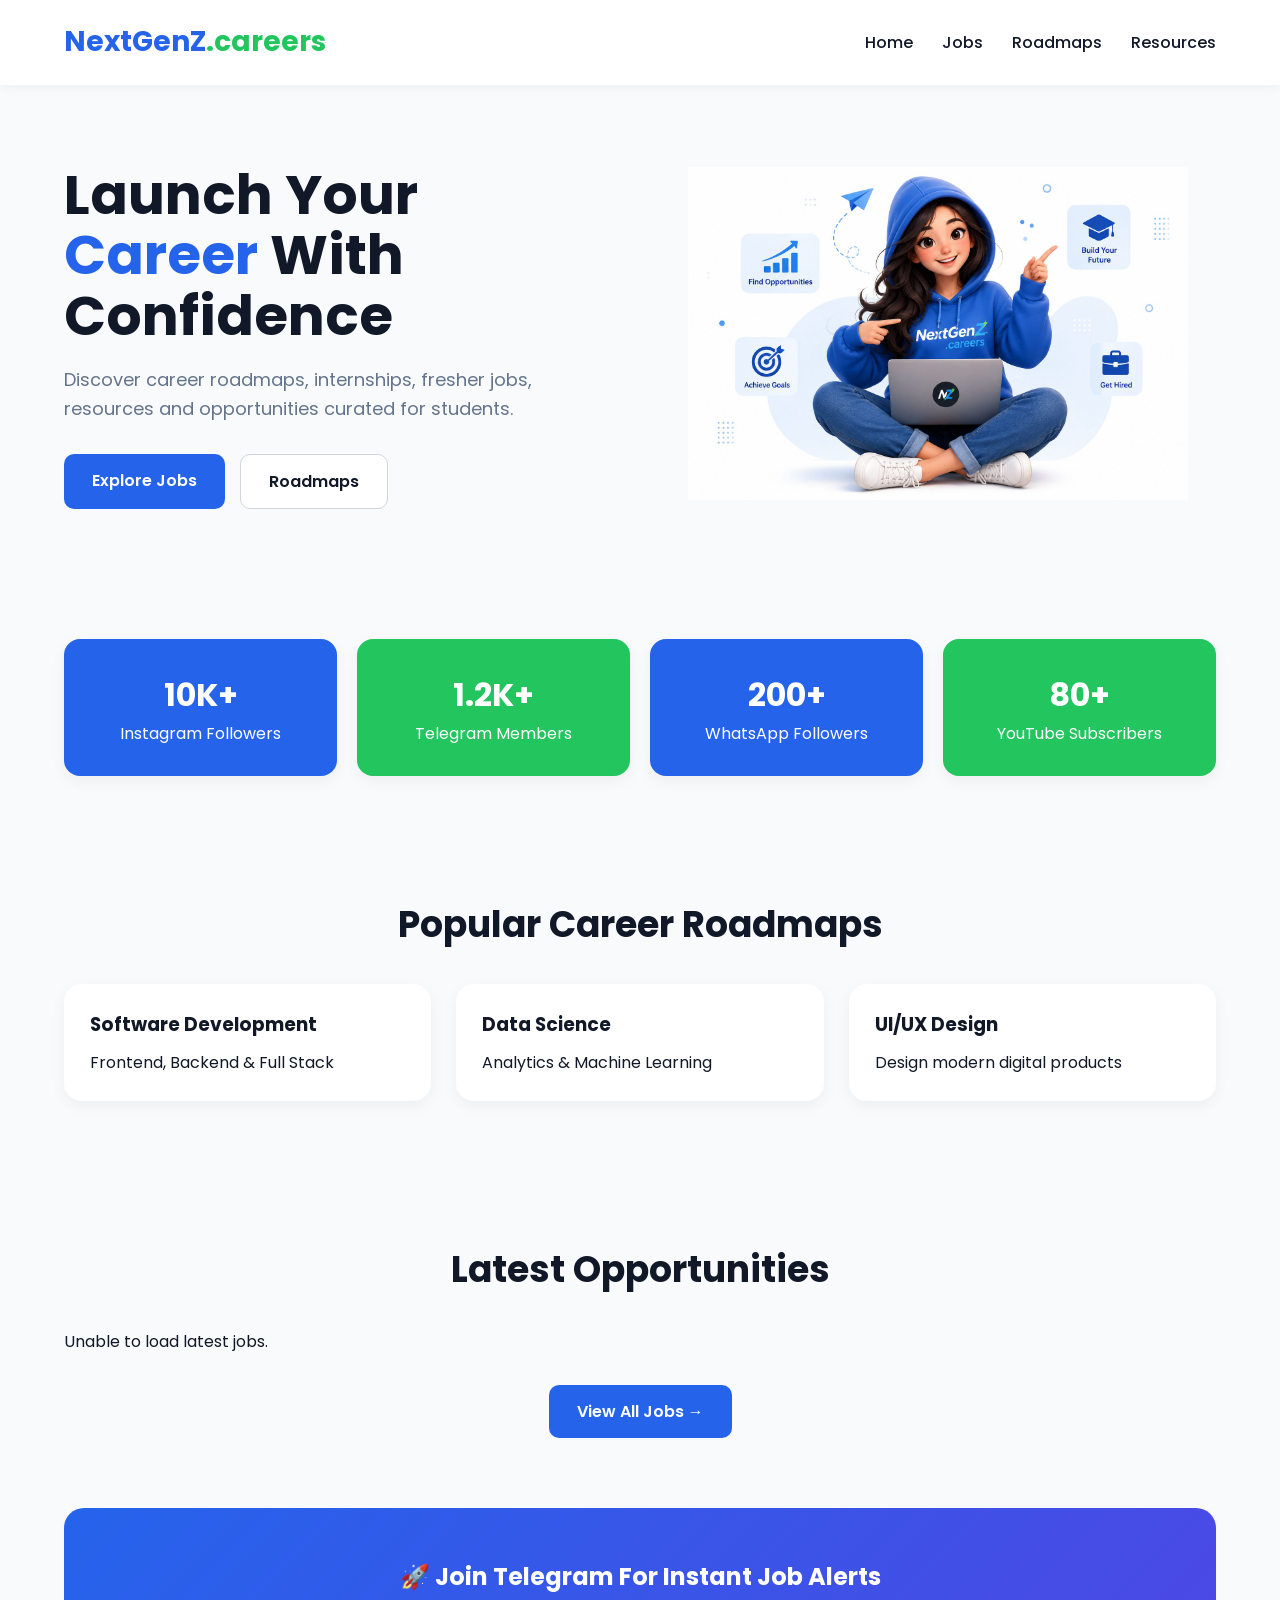
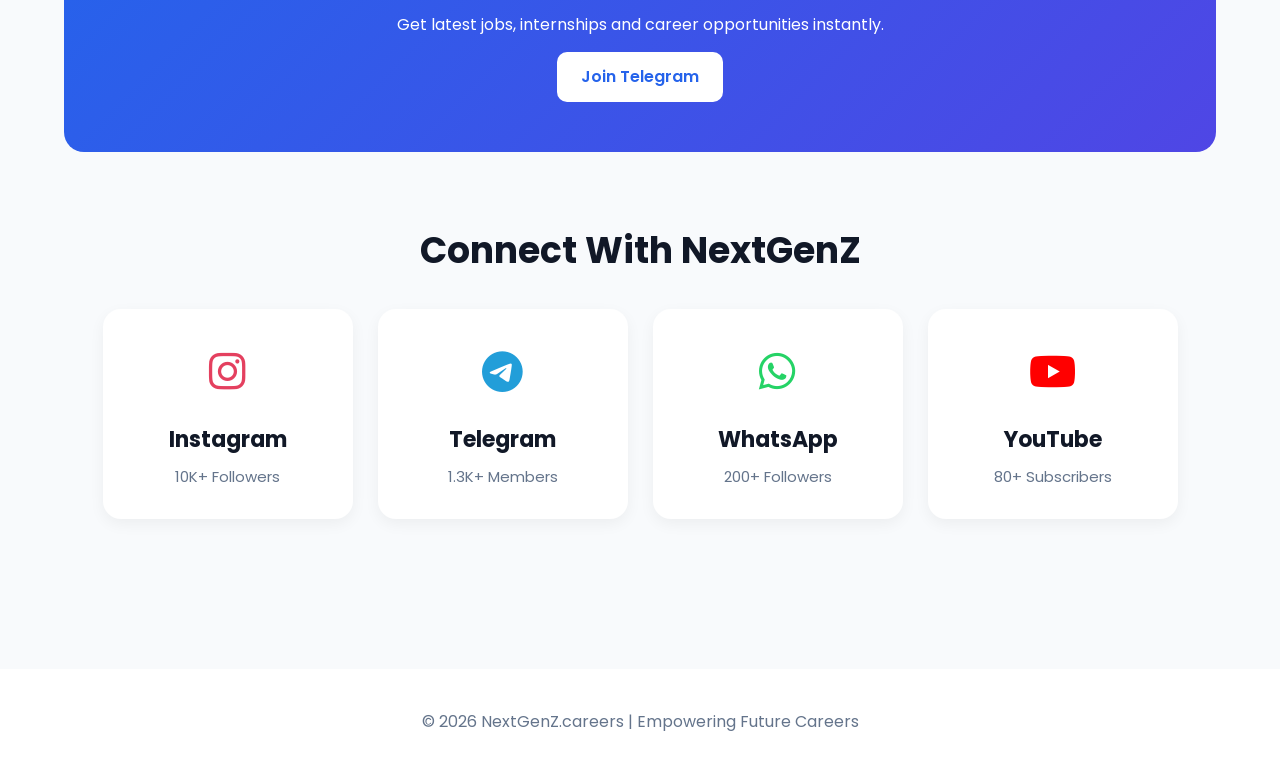
==== index.html @ 947321dc "Update index.html" ====
<!DOCTYPE html>
<html lang="en">
<head>
<meta charset="UTF-8">
<meta name="viewport" content="width=device-width, initial-scale=1.0">
<title>NextGenZ.careers</title>

<link href="https://fonts.googleapis.com/css2?family=Poppins:wght@300;400;500;600;700&display=swap" rel="stylesheet">
<link rel="stylesheet" href="css/style.css">
<link rel="stylesheet"
href="https://cdnjs.cloudflare.com/ajax/libs/font-awesome/6.5.1/css/all.min.css">

</head>
<body>

<nav>
<div class="container navbar">

<a href="index.html" class="logo">
NextGenZ<span>.careers</span>
</a>

<div class="nav-links">
<a href="index.html">Home</a>
<a href="jobs.html">Jobs</a>
<a href="roadmaps.html">Roadmaps</a>
<a href="resources.html">Resources</a>
</div>

</div>
</nav>

<div class="container">

<section class="hero">

<div class="hero-content">

<div class="hero-text">

<h1>
Launch Your <span>Career</span> With Confidence
</h1>

<p>
Discover career roadmaps, internships, fresher jobs,
resources and opportunities curated for students.
</p>

<div class="hero-buttons">

<a href="jobs.html" class="btn-primary">
Explore Jobs
</a>

<a href="roadmaps.html" class="btn-secondary">
Roadmaps
</a>

</div>

</div>

<div class="hero-image">
<img
src="assets/mascots/blue-hoodie-girl.jpeg"
alt="Mascot">
</div>

</div>

</section>

<!-- COMMUNITY STATS -->

<div class="stats">

<div class="stat-card blue">
<h2>10K+</h2>
<p>Instagram Followers</p>
</div>

<div class="stat-card green">
<h2>1.2K+</h2>
<p>Telegram Members</p>
</div>

<div class="stat-card blue">
<h2>200+</h2>
<p>WhatsApp Followers</p>
</div>

<div class="stat-card green">
<h2>80+</h2>
<p>YouTube Subscribers</p>
</div>

</div>

<!-- ROADMAPS -->

<section class="section">

<h2 class="section-title">
Popular Career Roadmaps
</h2>

<div class="cards">

<div class="card">
<h3>Software Development</h3>
<p>Frontend, Backend & Full Stack</p>
</div>

<div class="card">
<h3>Data Science</h3>
<p>Analytics & Machine Learning</p>
</div>

<div class="card">
<h3>UI/UX Design</h3>
<p>Design modern digital products</p>
</div>

</div>

</section>

<!-- JOBS -->

<section class="section">

<h2 class="section-title">
Latest Opportunities
</h2>

<div class="job-grid" id="latestJobs">
</div>

<div style="text-align:center;margin-top:30px;">
<a href="jobs.html" class="btn-primary">
View All Jobs →
</a>
</div>

</section>

<!-- TELEGRAM -->

<div class="telegram">

<h2>
🚀 Join Telegram For Instant Job Alerts
</h2>

<p>
Get latest jobs, internships and career opportunities instantly.
</p>

<a
href="https://t.me/NextGenZ_3507"
target="_blank"
rel="noopener noreferrer"
>
Join Telegram
</a>

</div>

<!-- SOCIAL LINKS -->

<section class="section">

<h2 class="section-title">
Connect With NextGenZ
</h2>

<div class="social-grid">

<a href="https://www.instagram.com/nextgenz.careers___"
target="_blank"
class="social-card">

<div class="social-icon">
<i class="fab fa-instagram"></i>
</div>

<h3>Instagram</h3>
<p>10K+ Followers</p>

</a>

<a href="https://t.me/NextGenZ_3507"
target="_blank"
class="social-card">

<div class="social-icon">
<i class="fab fa-telegram"></i>
</div>

<h3>Telegram</h3>
<p>1.3K+ Members</p>

</a>

<a href="https://whatsapp.com/channel/0029Vb7myvzFXUuTW505jc34"
target="_blank"
class="social-card">

<div class="social-icon">
<i class="fab fa-whatsapp"></i>
</div>

<h3>WhatsApp</h3>
<p>200+ Followers</p>

</a>

<a href="https://youtube.com/@nextgenz.careers"
target="_blank"
class="social-card">

<div class="social-icon">
<i class="fab fa-youtube"></i>
</div>

<h3>YouTube</h3>
<p>80+ Subscribers</p>

</a>

</div>

</section>


</div>

<footer>
© 2026 NextGenZ.careers | Empowering Future Careers
</footer>

<script>

const SHEET_URL =
"https://opensheet.elk.sh/1BYlgaDfRpooK-59tOeE_zVIuWqKgYcrGlc1aWQddtQc/JobDetails";

fetch(SHEET_URL)

.then(response => response.json())

.then(data => {

const latestJobs =
data.slice(0,6);

const jobsContainer =
document.getElementById("latestJobs");

jobsContainer.innerHTML = "";

latestJobs.forEach(job => {

jobsContainer.innerHTML += `

<div class="job-card">

<div style="display:flex;gap:8px;margin-bottom:15px;flex-wrap:wrap;">

<span class="badge category">
${job.Category}
</span>

${job["Is New"] === "TRUE"
? '<span class="badge new">NEW</span>'
: ''
}

</div>

<h3>
${job.Company} - ${job.Role}
</h3>

<p>📍 ${job.Location}</p>

<p>💼 ${job.Experience}</p>

<p>💰 ${job.Salary} LPA</p>

<a
href="career.html?id=${job["Job ID"]}"
class="apply-btn">
View Details →
</a>

</div>

`;

});

})

.catch(error => {

console.error(error);

document.getElementById("latestJobs").innerHTML =
"<p>Unable to load latest jobs.</p>";

});

</script>
</body>
</html>
---- css/style.css ----
/* =========================
   NEXTGENZ.CAREERS STYLE.CSS
========================= */

*{
margin:0;
padding:0;
box-sizing:border-box;
font-family:'Poppins',sans-serif;
-webkit-font-smoothing:antialiased;
}

html{
scroll-behavior:smooth;
}

body{
background:#f8fafc;
color:#111827;
line-height:1.6;
}

.container{
width:90%;
max-width:1200px;
margin:auto;
}

/* =========================
   NAVBAR
========================= */

nav{
background:white;
padding:20px 0;
box-shadow:0 2px 10px rgba(0,0,0,0.05);
position:sticky;
top:0;
z-index:999;
}

.navbar{
display:flex;
justify-content:space-between;
align-items:center;
}

.logo{
font-size:28px;
font-weight:700;
color:#2563eb;
text-decoration:none;
display:inline-block;
cursor:pointer;
transition:.3s ease;
}

.logo:hover{
transform:scale(1.03);
text-decoration:none;
}

.logo:visited{
text-decoration:none;
}

.logo span{
color:#22c55e;
}

.nav-links a{
text-decoration:none;
margin-left:25px;
color:#111827;
font-weight:500;
position:relative;
transition:.3s ease;
}

.nav-links a:hover{
color:#2563eb;
}

.nav-links a::after{
content:'';
position:absolute;
left:0;
bottom:-5px;
width:0;
height:2px;
background:#2563eb;
transition:.3s ease;
}

.nav-links a:hover::after{
width:100%;
}

/* =========================
   TICKER
========================= */

.ticker{
background:#e0f2fe;
padding:12px;
border-radius:12px;
margin-bottom:40px;
font-weight:600;
color:#0369a1;
}

/* =========================
   HERO
========================= */

.hero{
padding:80px 0;
}

.hero-content{
display:flex;
align-items:center;
justify-content:space-between;
gap:40px;
}

.hero-text{
flex:1;
}

.hero-text h1{
font-size:55px;
line-height:1.1;
margin-bottom:20px;
}

.hero-text span{
color:#2563eb;
}

.hero-text p{
font-size:18px;
color:#64748b;
margin-bottom:30px;
}

.hero-buttons{
display:flex;
gap:15px;
flex-wrap:wrap;
}

.btn-primary,
.btn-secondary{
display:inline-block;
padding:14px 28px;
border-radius:10px;
text-decoration:none;
font-weight:600;
transition:all .3s ease;
}

.btn-primary{
background:#2563eb;
color:white;
}

.btn-primary:hover{
transform:translateY(-3px);
box-shadow:0 10px 25px rgba(37,99,235,.25);
}

.btn-secondary{
border:1px solid #d1d5db;
color:#111827;
background:white;
}

.btn-secondary:hover{
transform:translateY(-3px);
}

.hero-image{
flex:1;
text-align:center;
}

.hero-image img{
max-width:500px;
width:100%;
height:auto;
}

/* =========================
   STATS
========================= */

.stats{
display:grid;
grid-template-columns:repeat(4,1fr);
gap:20px;
margin:50px 0;
}

.stat-card{
background:white;
padding:30px;
border-radius:16px;
text-align:center;
box-shadow:0 5px 15px rgba(0,0,0,0.05);

transition:
transform .35s cubic-bezier(.22,1,.36,1),
box-shadow .35s ease;
}

.stat-card:hover{
transform:translateY(-8px);

box-shadow:
0 20px 40px rgba(37,99,235,.10);
}

.stat-card h2{
color:white;
font-size:32px;
}

.stat-card.blue{
background:#2563eb;
color:white;
}

.stat-card.green{
background:#22c55e;
color:white;
}

/* =========================
   SECTION
========================= */

.section{
padding:70px 0;
}

.section-title{
font-size:36px;
margin-bottom:30px;
}

/* =========================
   ROADMAP CARDS
========================= */

.cards{
display:grid;
grid-template-columns:repeat(3,1fr);
gap:25px;
}

.card{
background:white;
padding:25px;
border-radius:18px;
border:1px solid transparent;

box-shadow:0 5px 15px rgba(0,0,0,0.05);

transition:
transform .35s cubic-bezier(.22,1,.36,1),
box-shadow .35s cubic-bezier(.22,1,.36,1),
border-color .35s ease;
}

.card:hover{

transform:
translateY(-10px)
scale(1.02);

border-color:#2563eb;

box-shadow:
0 20px 40px rgba(37,99,235,0.12),
0 8px 20px rgba(0,0,0,0.08);

}

.card h3{
margin-bottom:10px;
}

/* =========================
   FILTERS
========================= */

.filters{
display:flex;
gap:10px;
flex-wrap:wrap;
margin-bottom:20px;
}

.filter-btn{
background:white;
border:none;
padding:10px 18px;
border-radius:30px;
cursor:pointer;
box-shadow:0 2px 8px rgba(0,0,0,0.08);
transition:.3s ease;
}

.filter-btn:hover{
transform:translateY(-2px);
}

.filter-btn.active{
background:#2563eb;
color:white;
}

.search{
width:100%;
padding:15px;
border-radius:12px;
border:1px solid #d1d5db;
margin-bottom:25px;
}

/* =========================
   JOB CARDS
========================= */

.job-grid{
display:grid;
grid-template-columns:repeat(auto-fit,minmax(320px,1fr));
gap:25px;
}

.job-card{
background:white;
padding:25px;
border-radius:18px;
border:1px solid transparent;

transition:
transform .35s cubic-bezier(.22,1,.36,1),
box-shadow .35s cubic-bezier(.22,1,.36,1),
border-color .35s ease;
}

.job-card:hover{

transform:translateY(-10px);

border-color:#2563eb;

box-shadow:
0 25px 50px rgba(37,99,235,0.15);

}

.badge{
display:inline-block;
background:#e0e7ff;
color:#2563eb;
padding:6px 12px;
border-radius:20px;
font-size:13px;
margin-bottom:15px;
font-weight:600;
}

.apply-btn{
display:inline-block;
margin-top:15px;
background:#2563eb;
color:white;
padding:10px 18px;
border-radius:8px;
text-decoration:none;

transition:
transform .3s ease,
box-shadow .3s ease;
}

.apply-btn:hover{
transform:translateY(-3px);
box-shadow:0 10px 25px rgba(37,99,235,.25);
}

.badge.new{
background:#dcfce7;
color:#15803d;
}

/* =========================
   TELEGRAM
========================= */

.telegram{
background:linear-gradient(
135deg,
#2563eb,
#4f46e5
);

color:white;

padding:50px;
border-radius:20px;
text-align:center;
}

.telegram h2{
margin-bottom:15px;
}

.telegram a{
display:inline-block;
background:white;
color:#2563eb;
padding:12px 24px;
border-radius:10px;
text-decoration:none;
font-weight:600;
margin-top:15px;

transition:.3s ease;
}

.telegram a:hover{
transform:translateY(-3px);
}

/* =========================
   SOCIAL SECTION
========================= */

.social-grid{
display:flex;
justify-content:center;
gap:25px;
flex-wrap:wrap;
margin-top:30px;
}

.social-card{
width:250px;
background:#fff;

padding:30px 20px;

border-radius:18px;

text-align:center;

text-decoration:none;

color:#111827;

box-shadow:0 5px 15px rgba(0,0,0,.05);

transition:
transform .35s cubic-bezier(.22,1,.36,1),
box-shadow .35s ease;
}

.social-card:hover{
transform:translateY(-10px);

box-shadow:
0 20px 40px rgba(37,99,235,.12);
}

.social-icon{
font-size:42px;
margin-bottom:15px;
}

.social-card h3{
font-size:22px;
margin-bottom:8px;
}

.social-card p{
font-size:15px;
color:#64748b;
}

.section-title{
font-size:36px;
margin-bottom:30px;
text-align:center;
}

.social-card:nth-child(1) .social-icon{
color:#E4405F; /* Instagram */
}

.social-card:nth-child(2) .social-icon{
color:#229ED9; /* Telegram */
}

.social-card:nth-child(3) .social-icon{
color:#25D366; /* WhatsApp */
}

.social-card:nth-child(4) .social-icon{
color:#FF0000; /* YouTube */
}

.social-links{
display:flex;
justify-content:center;
flex-wrap:wrap;
gap:15px;
margin:40px 0;
}

.social-links a{
text-decoration:none;
background:white;
padding:14px 22px;
border-radius:12px;
color:#111827;
font-weight:600;
box-shadow:0 5px 15px rgba(0,0,0,.05);
transition:all .3s ease;
}

.social-links a:hover{
transform:translateY(-5px);
box-shadow:0 15px 30px rgba(37,99,235,.15);
}

/* =========================
   FOOTER
========================= */

footer{
background:white;
margin-top:80px;
padding:40px 0;
text-align:center;
color:#64748b;
}

/* =========================
   MOBILE
========================= */

@media(max-width:768px){

.hero-content{
flex-direction:column;
}

.hero-text h1{
font-size:38px;
}

.cards{
grid-template-columns:1fr;
}

.job-grid{
grid-template-columns:1fr;
}

.stats{
grid-template-columns:repeat(2,1fr);
}

.social-grid{
grid-template-columns:repeat(2,1fr);
}

.hero-image img{
max-width:320px;
}


}
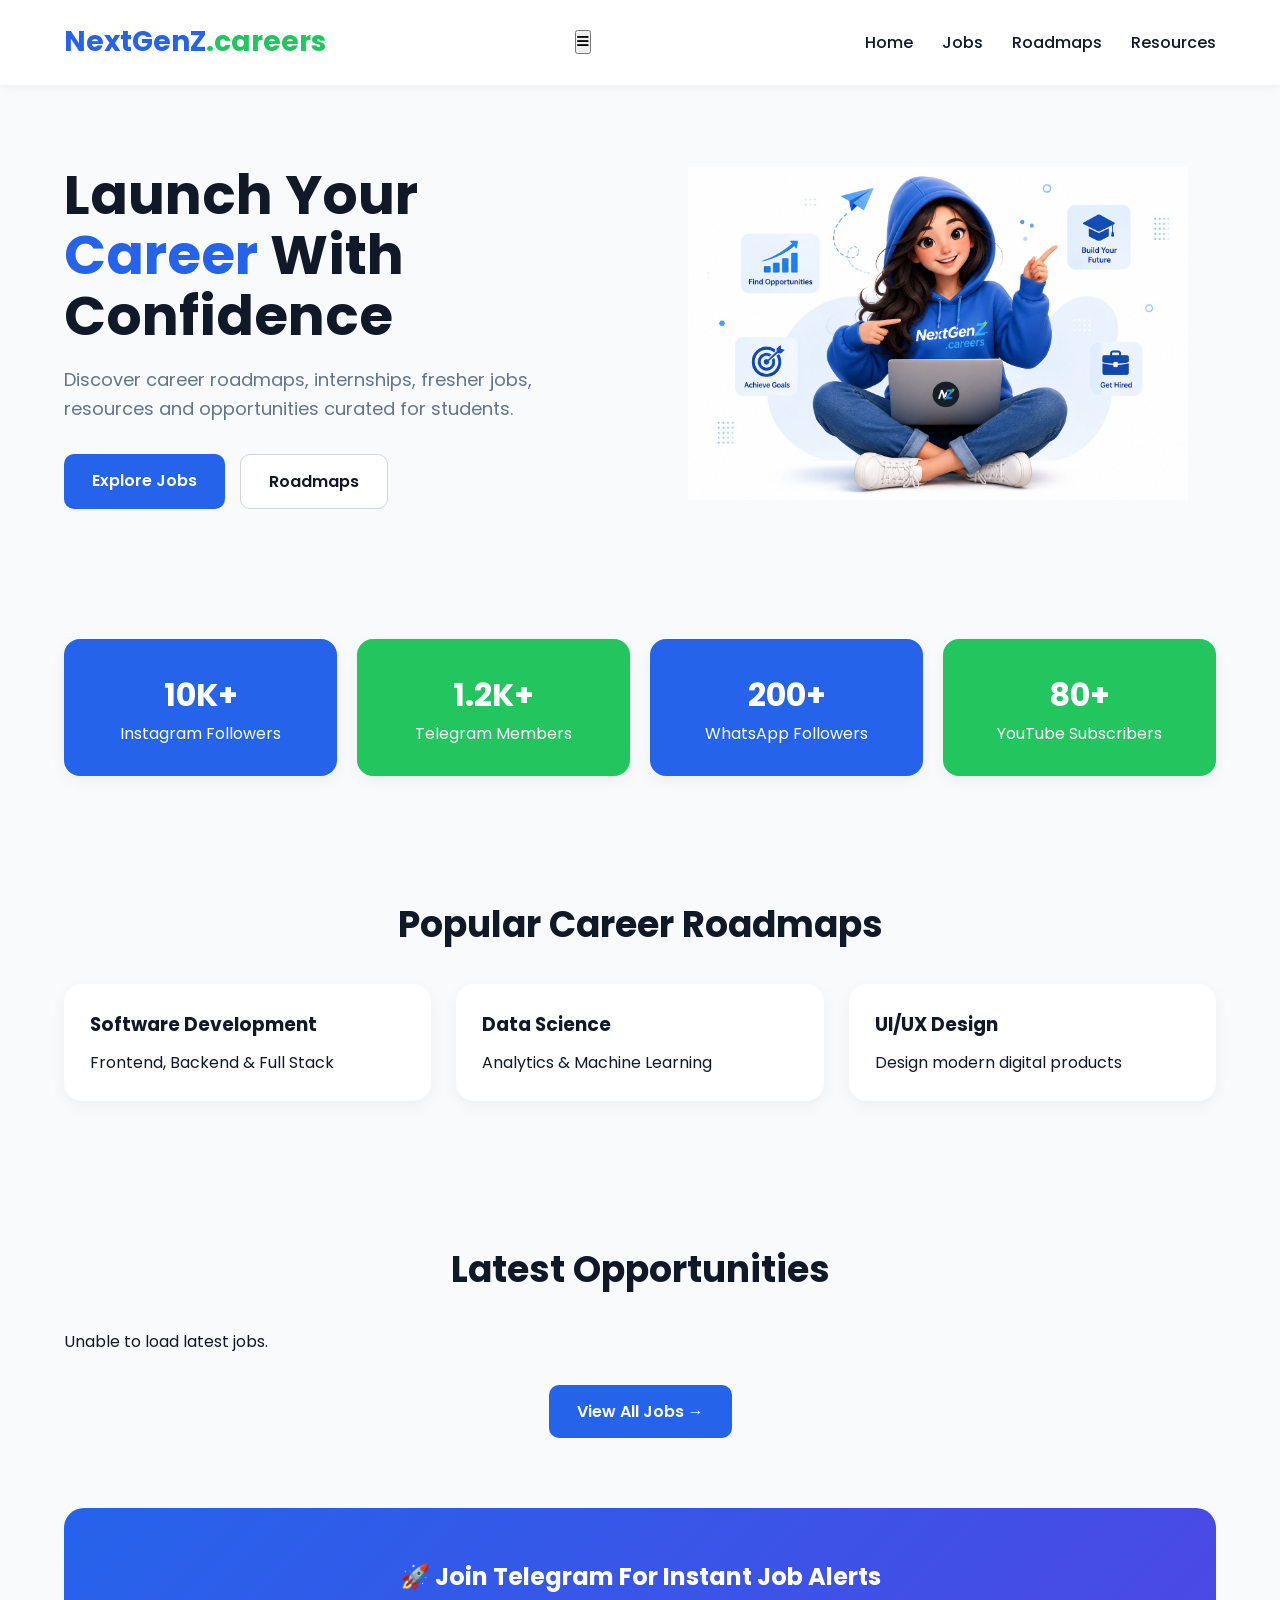
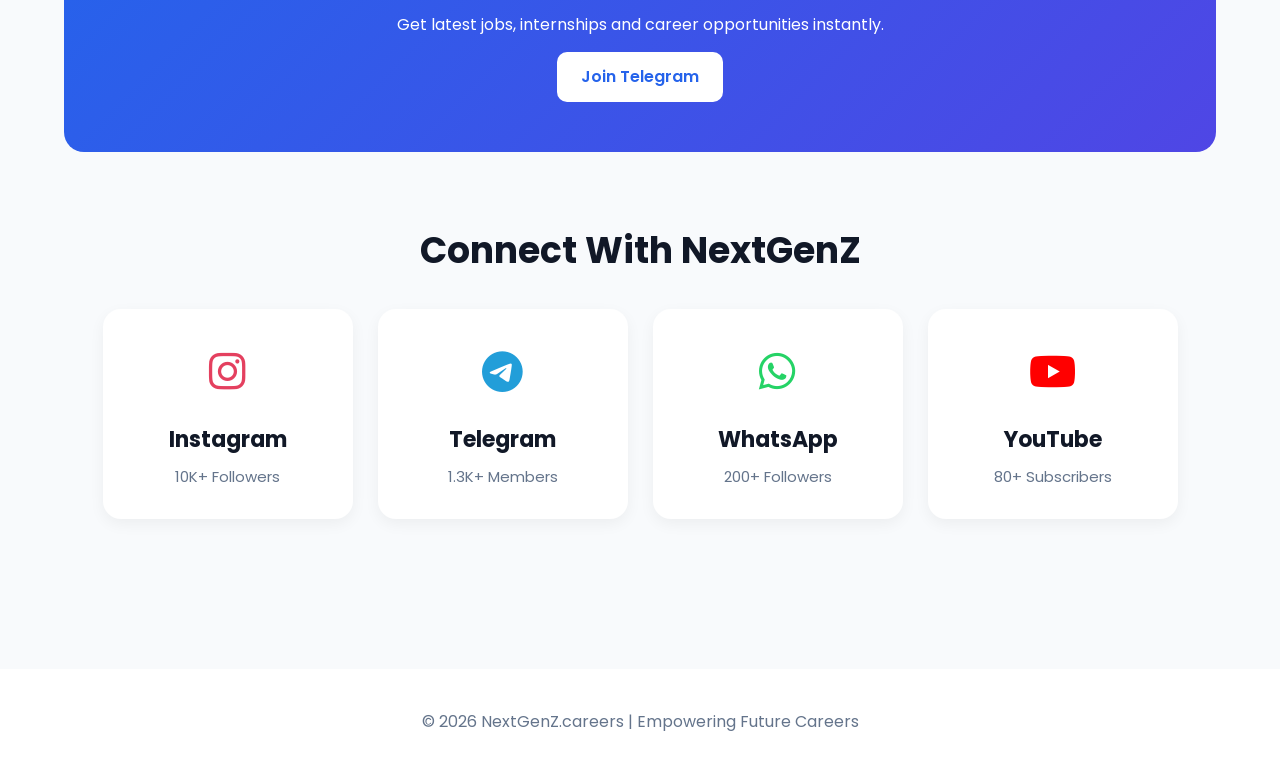
==== commit 26cf26b9: "Update index.html" ====
--- a/index.html
+++ b/index.html
@@ -20,7 +20,11 @@
 NextGenZ<span>.careers</span>
 </a>
 
-<div class="nav-links">
+<button class="menu-toggle" id="menuToggle">
+<i class="fas fa-bars"></i>
+</button>
+
+<div class="nav-links" id="navLinks">
 <a href="index.html">Home</a>
 <a href="jobs.html">Jobs</a>
 <a href="roadmaps.html">Roadmaps</a>
@@ -252,7 +256,7 @@
 .then(data => {
 
 const latestJobs =
-data.slice(0,6);
+data.reverse().slice(0,6);
 
 const jobsContainer =
 document.getElementById("latestJobs");
@@ -312,5 +316,21 @@
 });
 
 </script>
+
+<script>
+
+const menuToggle =
+document.getElementById("menuToggle");
+
+const navLinks =
+document.getElementById("navLinks");
+
+menuToggle.addEventListener("click",()=>{
+
+navLinks.classList.toggle("active");
+
+});
+
+</script>
 </body>
 </html>
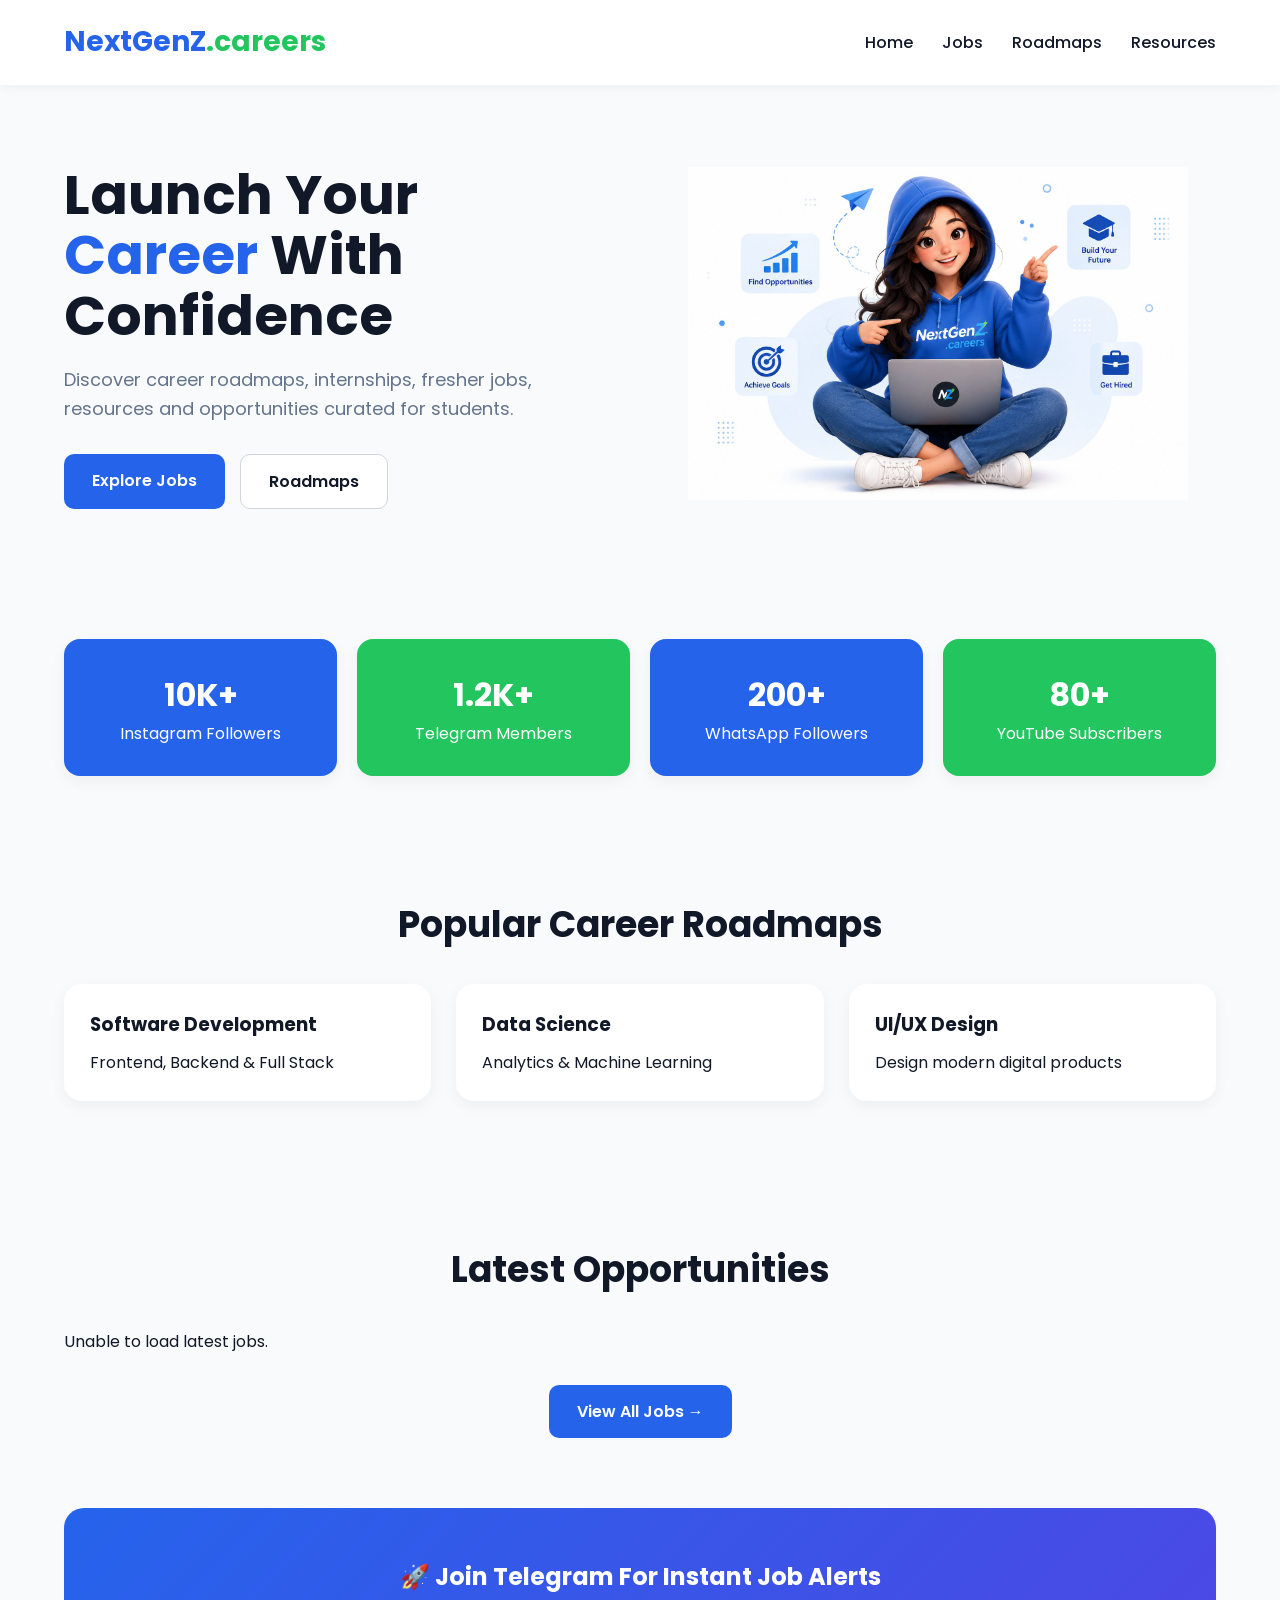
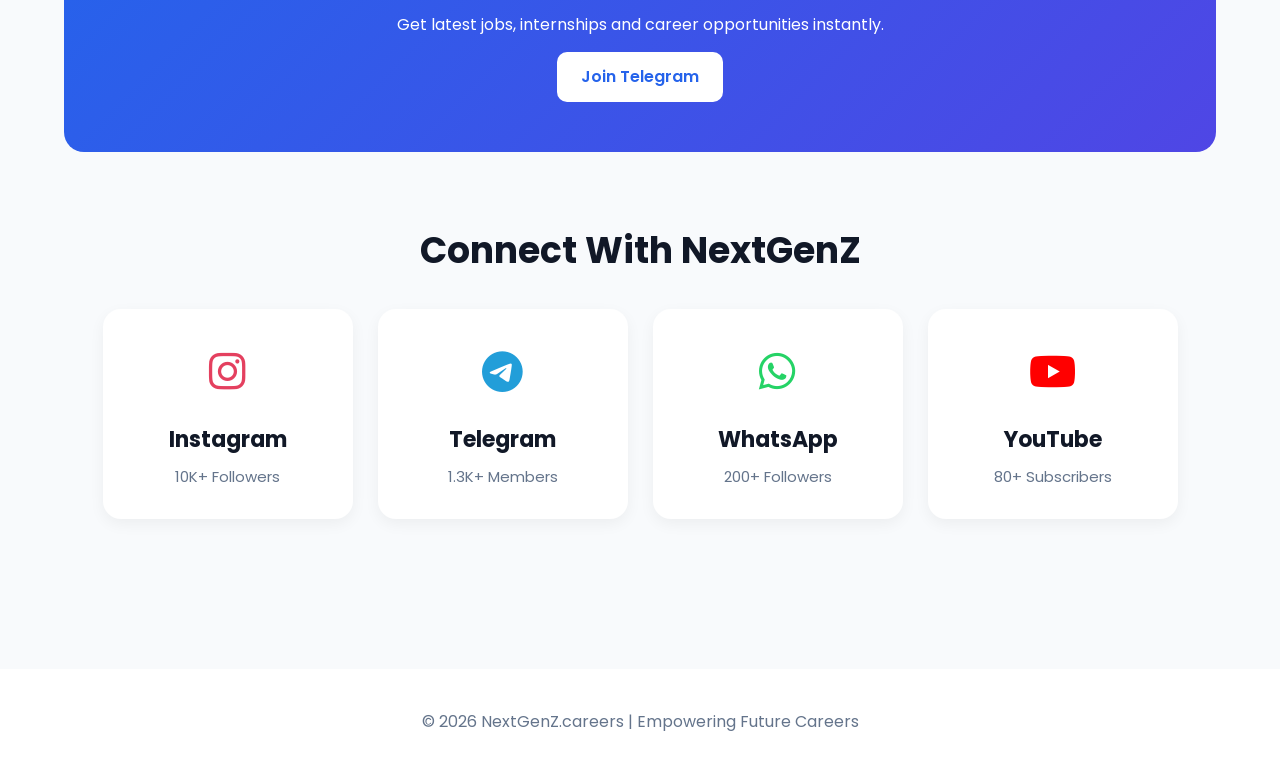
==== commit 27303413: "Update index.html" ====
--- a/index.html
+++ b/index.html
@@ -275,7 +275,7 @@
 ${job.Category}
 </span>
 
-${job["Is New"] === "TRUE"
+${job['Is New'] === 'TRUE'
 ? '<span class="badge new">NEW</span>'
 : ''
 }
@@ -293,7 +293,7 @@
 <p>💰 ${job.Salary} LPA</p>
 
 <a
-href="career.html?id=${job["Job ID"]}"
+href="career.html?id=${job['Job ID']}"
 class="apply-btn">
 View Details →
 </a>
--- a/css/style.css
+++ b/css/style.css
@@ -335,7 +335,7 @@
 
 .job-grid{
 display:grid;
-grid-template-columns:repeat(auto-fit,minmax(320px,1fr));
+grid-template-columns:repeat(3,1fr);
 gap:25px;
 }
 
@@ -553,7 +553,51 @@
    MOBILE
 ========================= */
 
+.menu-toggle{
+display:none;
+background:none;
+border:none;
+font-size:28px;
+cursor:pointer;
+}
+
 @media(max-width:768px){
+
+.job-grid{
+grid-template-columns:1fr;
+}
+
+.navbar{
+position:relative;
+}
+
+.menu-toggle{
+display:block;
+}
+
+.nav-links{
+display:none;
+position:absolute;
+top:70px;
+left:0;
+right:0;
+width:100%;
+background:white;
+padding:20px;
+border-radius:0 0 15px 15px;
+box-shadow:0 10px 30px rgba(0,0,0,.1);
+flex-direction:column;
+gap:15px;
+}
+
+.nav-links.active{
+display:flex;
+}
+
+.nav-links a{
+margin:0;
+padding:8px 0;
+}
 
 .hero-content{
 flex-direction:column;
@@ -576,12 +620,12 @@
 }
 
 .social-grid{
-grid-template-columns:repeat(2,1fr);
+flex-direction:column;
+align-items:center;
 }
 
 .hero-image img{
 max-width:320px;
 }
 
-
-}
+}
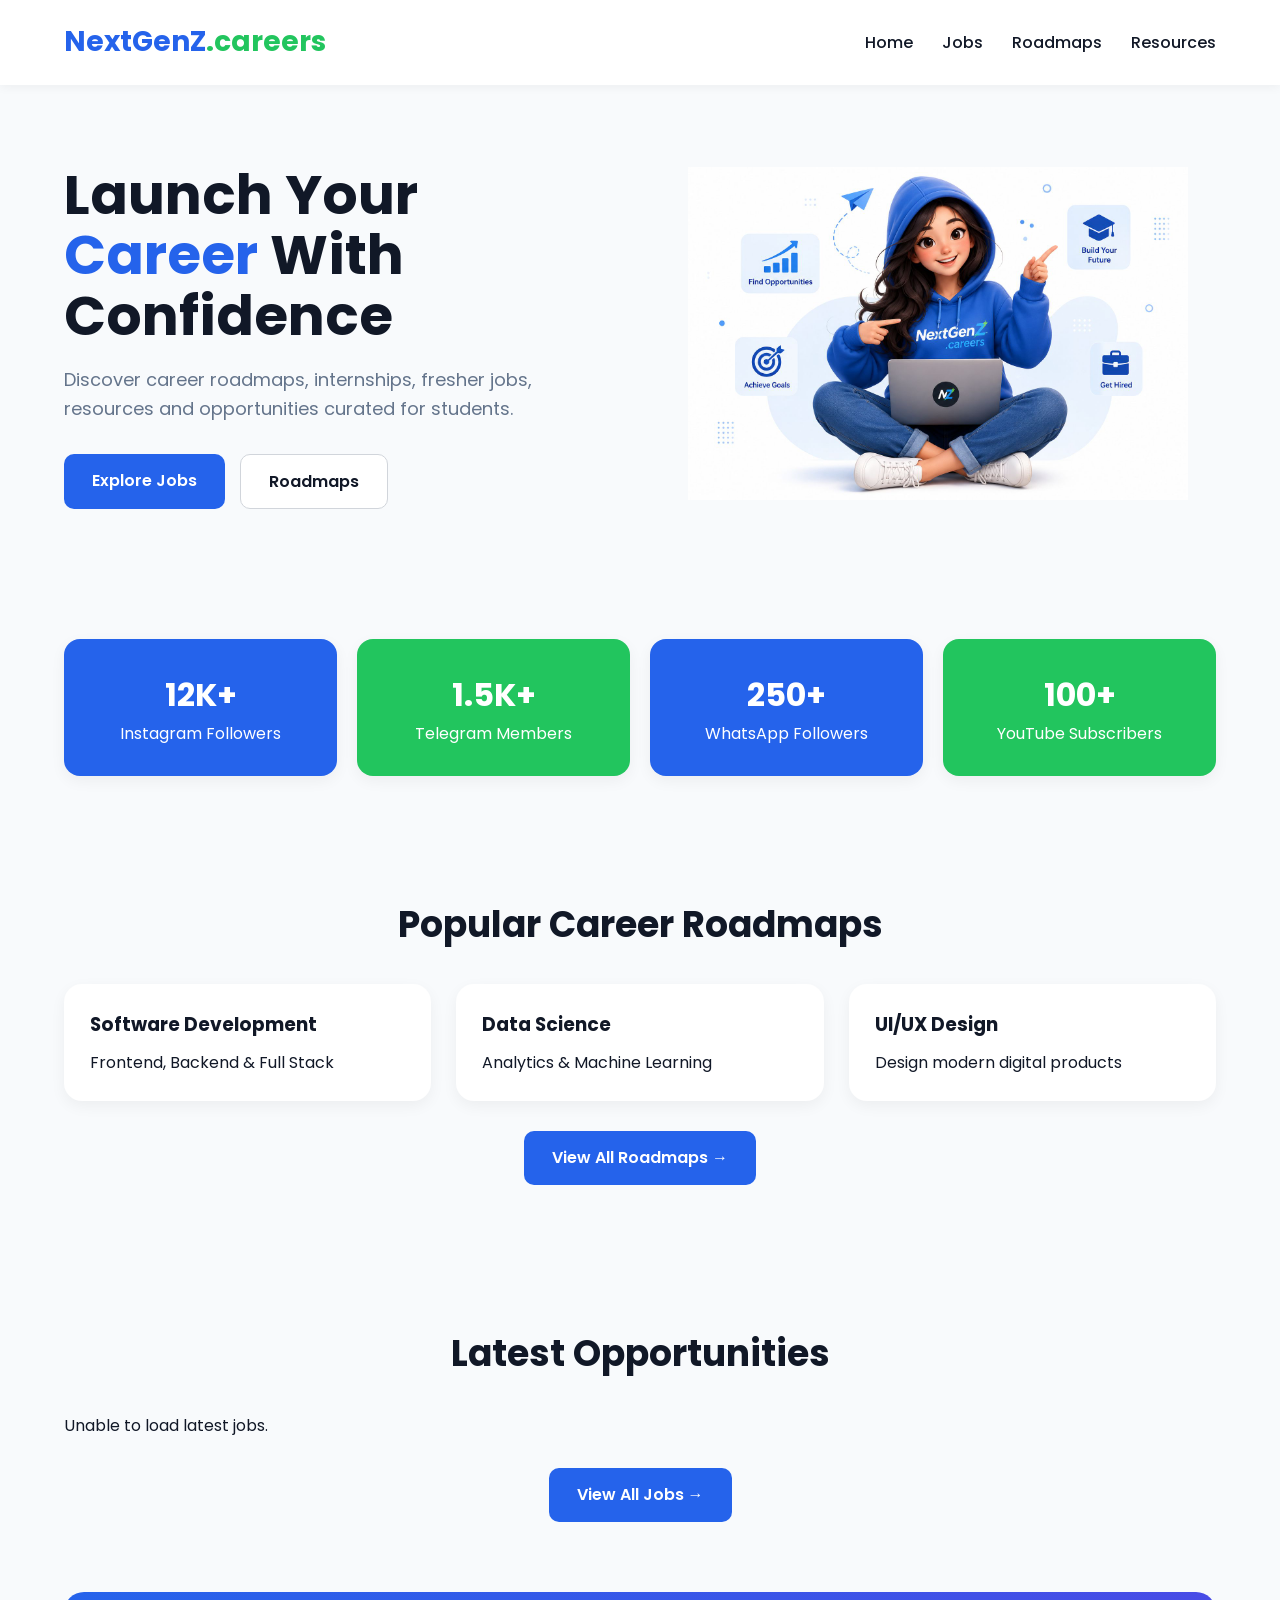
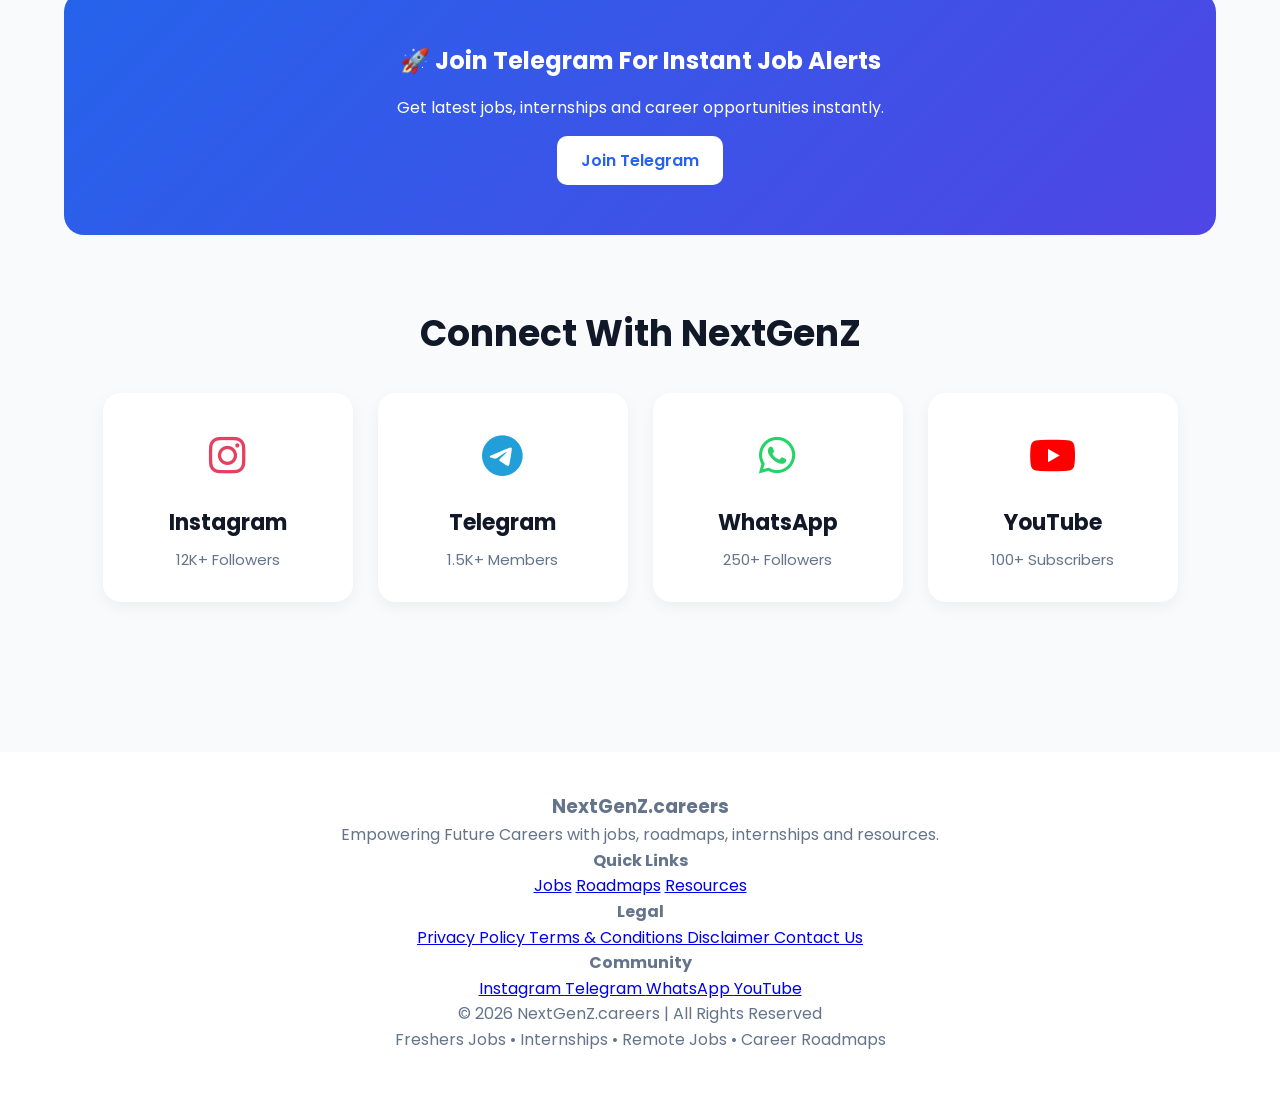
==== commit 7de7ce99: "Update index.html" ====
--- a/index.html
+++ b/index.html
@@ -3,6 +3,12 @@
 <head>
 <meta charset="UTF-8">
 <meta name="viewport" content="width=device-width, initial-scale=1.0">
+<meta name="description"
+content="Freshers Jobs, Internships, Career Roadmaps and Resources for Students.">
+<meta name="keywords"
+content="Freshers Jobs, Internships, Remote Jobs, Career Roadmaps, NextGenZ Careers">
+<meta name="author"
+content="NextGenZ.careers">
 <title>NextGenZ.careers</title>
 
 <link href="https://fonts.googleapis.com/css2?family=Poppins:wght@300;400;500;600;700&display=swap" rel="stylesheet">
@@ -80,22 +86,22 @@
 <div class="stats">
 
 <div class="stat-card blue">
-<h2>10K+</h2>
+<h2>12K+</h2>
 <p>Instagram Followers</p>
 </div>
 
 <div class="stat-card green">
-<h2>1.2K+</h2>
+<h2>1.5K+</h2>
 <p>Telegram Members</p>
 </div>
 
 <div class="stat-card blue">
-<h2>200+</h2>
+<h2>250+</h2>
 <p>WhatsApp Followers</p>
 </div>
 
 <div class="stat-card green">
-<h2>80+</h2>
+<h2>100+</h2>
 <p>YouTube Subscribers</p>
 </div>
 
@@ -125,6 +131,13 @@
 <h3>UI/UX Design</h3>
 <p>Design modern digital products</p>
 </div>
+
+</div>
+
+<div style="text-align:center;margin-top:30px;">
+<a href="roadmaps.html" class="btn-primary">
+View All Roadmaps →
+</a>
 
 </div>
 
@@ -190,7 +203,7 @@
 </div>
 
 <h3>Instagram</h3>
-<p>10K+ Followers</p>
+<p>12K+ Followers</p>
 
 </a>
 
@@ -203,7 +216,7 @@
 </div>
 
 <h3>Telegram</h3>
-<p>1.3K+ Members</p>
+<p>1.5K+ Members</p>
 
 </a>
 
@@ -216,7 +229,7 @@
 </div>
 
 <h3>WhatsApp</h3>
-<p>200+ Followers</p>
+<p>250+ Followers</p>
 
 </a>
 
@@ -229,7 +242,7 @@
 </div>
 
 <h3>YouTube</h3>
-<p>80+ Subscribers</p>
+<p>100+ Subscribers</p>
 
 </a>
 
@@ -237,11 +250,97 @@
 
 </section>
 
-
-</div>
-
-<footer>
-© 2026 NextGenZ.careers | Empowering Future Careers
+</div>
+
+<footer class="footer">
+
+<div class="container">
+
+<div class="footer-grid">
+
+<div>
+
+<h3 class="footer-logo">
+NextGenZ<span>.careers</span>
+</h3>
+
+<p>
+Empowering Future Careers with jobs,
+roadmaps, internships and resources.
+</p>
+
+</div>
+
+<div>
+
+<h4>Quick Links</h4>
+
+<a href="jobs.html">Jobs</a>
+<a href="roadmaps.html">Roadmaps</a>
+<a href="resources.html">Resources</a>
+
+</div>
+
+<div>
+
+<h4>Legal</h4>
+
+<a href="privacy-policy.html">
+Privacy Policy
+</a>
+
+<a href="terms-and-conditions.html">
+Terms & Conditions
+</a>
+
+<a href="disclaimer.html">
+Disclaimer
+</a>
+
+<a href="contact.html">
+Contact Us
+</a>
+
+</div>
+
+<div>
+
+<h4>Community</h4>
+
+<a href="https://www.instagram.com/nextgenz.careers___" target="_blank">
+Instagram
+</a>
+
+<a href="https://t.me/NextGenZ_3507" target="_blank">
+Telegram
+</a>
+
+<a href="https://whatsapp.com/channel/0029Vb7myvzFXUuTW505jc34" target="_blank">
+WhatsApp
+</a>
+
+<a href="https://youtube.com/@nextgenz.careers" target="_blank">
+YouTube
+</a>
+
+</div>
+
+</div>
+
+<div class="footer-bottom">
+
+<p>
+© 2026 NextGenZ.careers | All Rights Reserved
+</p>
+
+<p>
+Freshers Jobs • Internships • Remote Jobs • Career Roadmaps
+</p>
+
+</div>
+
+</div>
+
 </footer>
 
 <script>
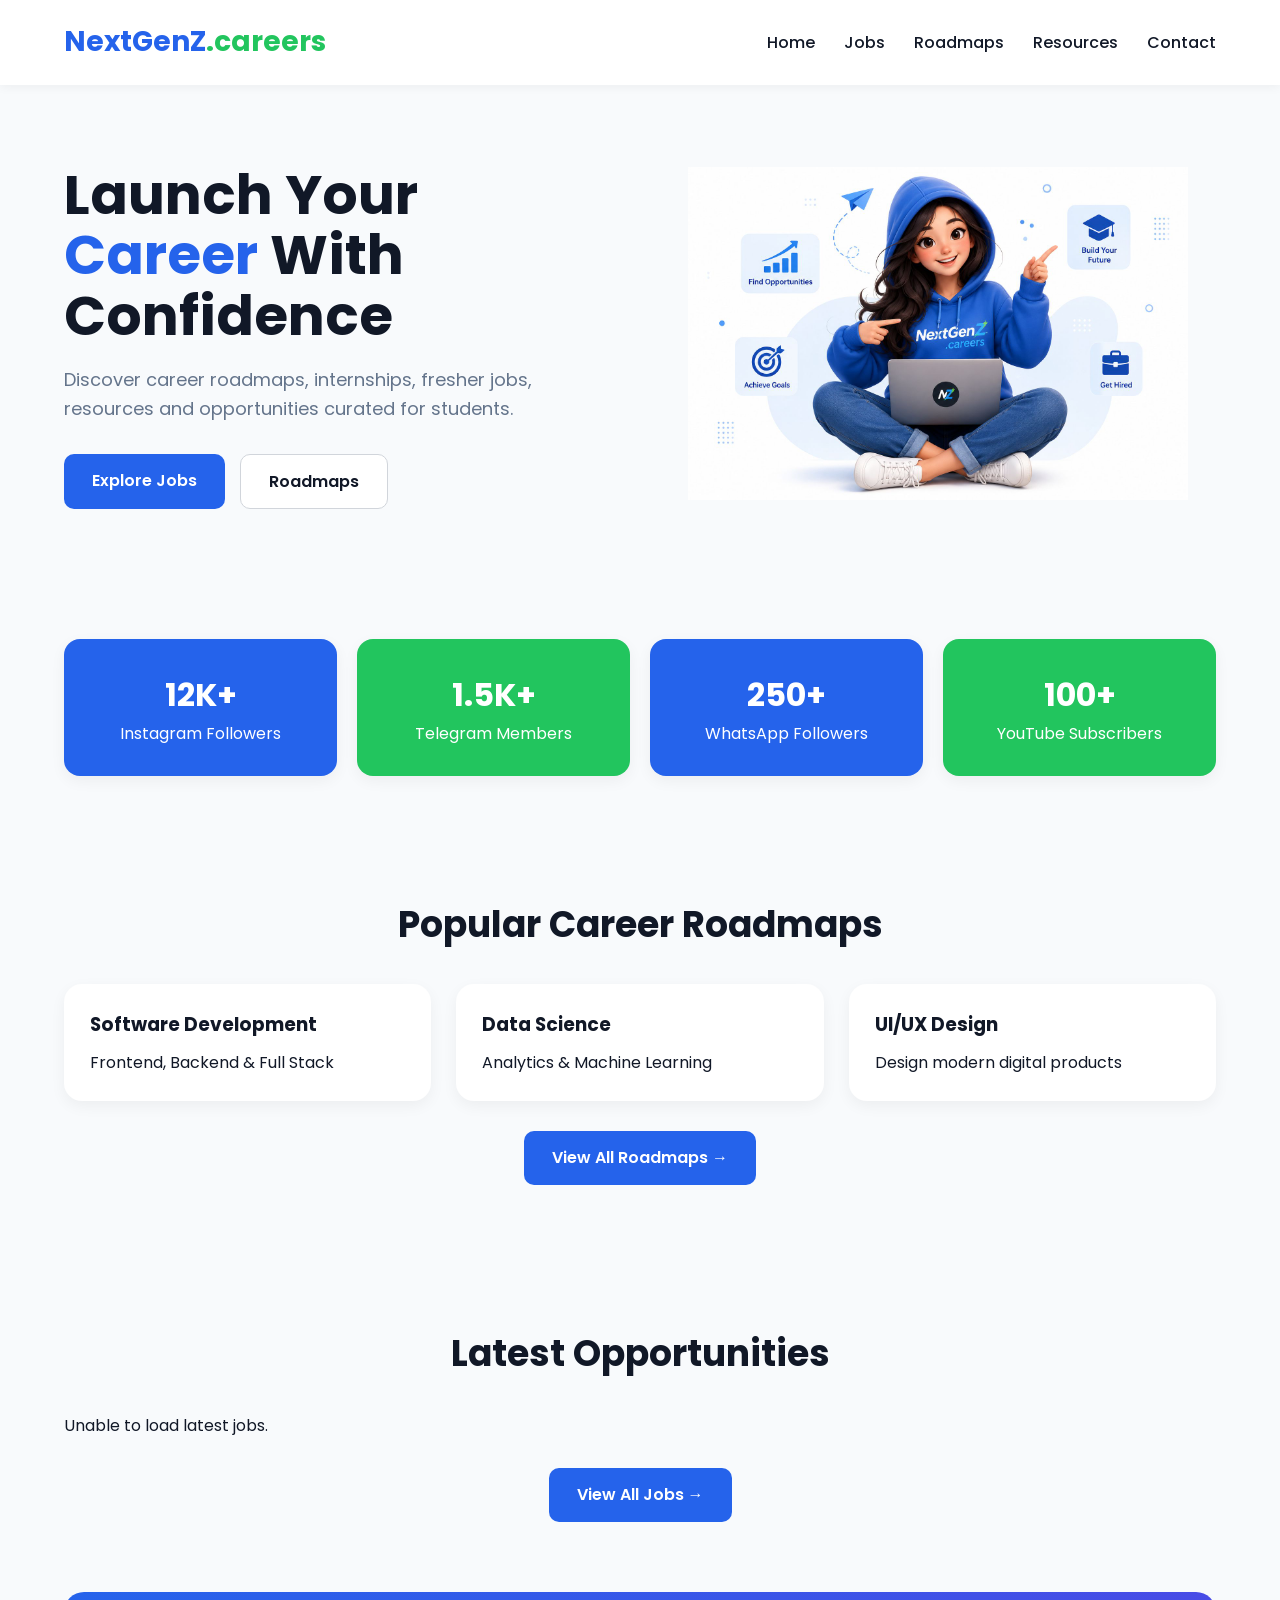
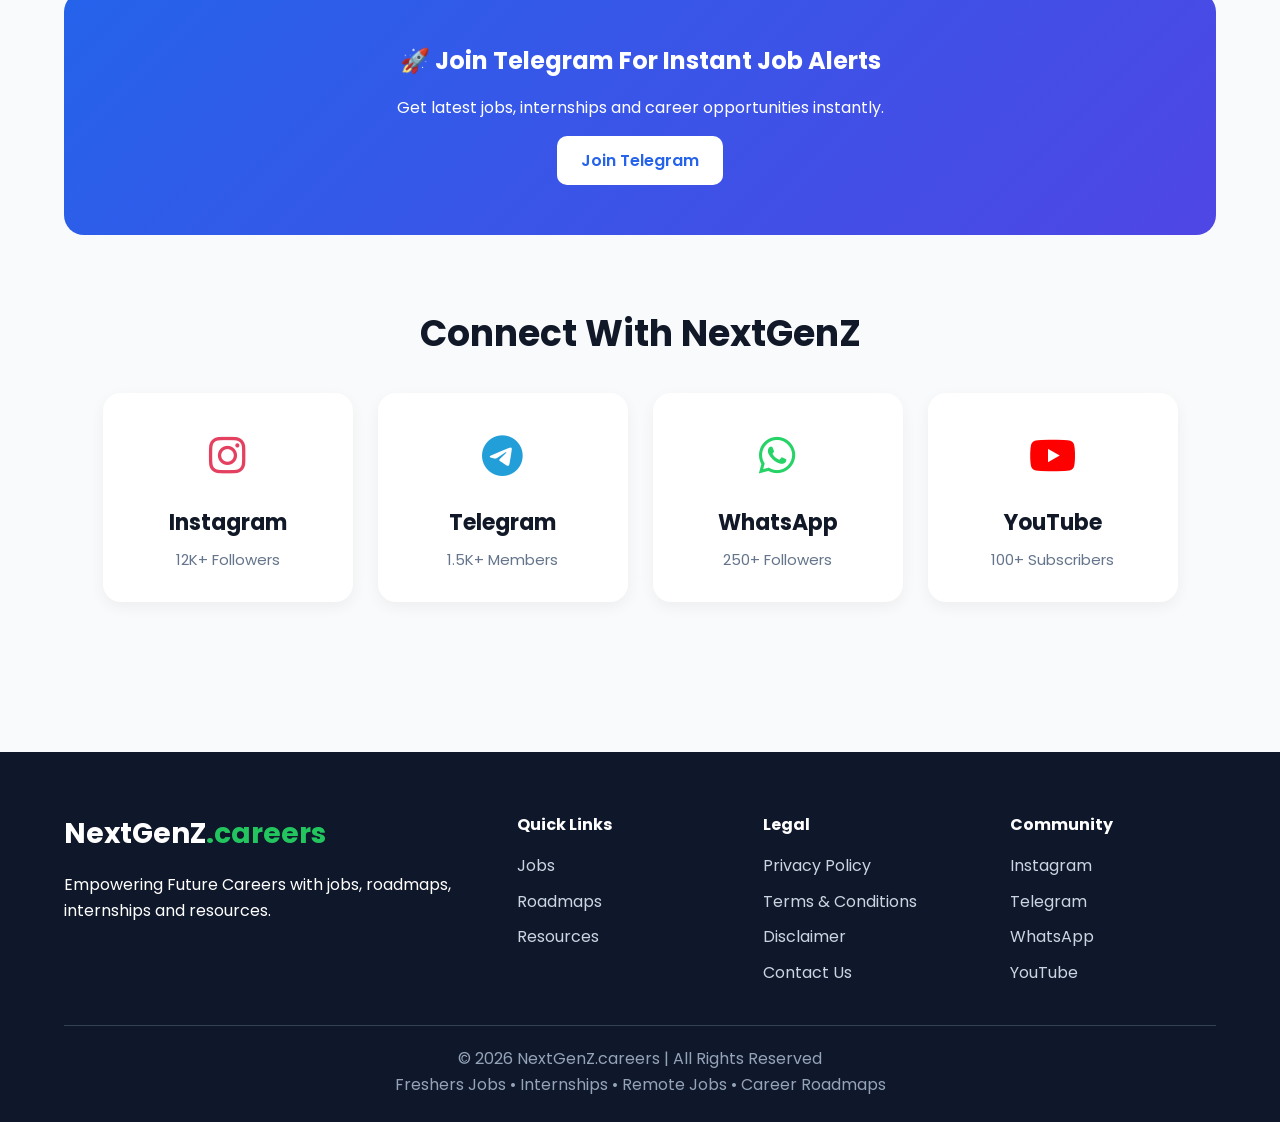
==== commit 84d7a96d: "Update index.html" ====
--- a/index.html
+++ b/index.html
@@ -35,6 +35,7 @@
 <a href="jobs.html">Jobs</a>
 <a href="roadmaps.html">Roadmaps</a>
 <a href="resources.html">Resources</a>
+<a href="contact.html">Contact</a>
 </div>
 
 </div>
--- a/css/style.css
+++ b/css/style.css
@@ -202,6 +202,14 @@
 margin:50px 0;
 }
 
+.stats-contact{
+display:grid;
+padding:30px;
+grid-template-columns:repeat(4,1fr);
+gap:10px;
+margin:10px 0;
+}
+
 .stat-card{
 background:white;
 padding:30px;
@@ -448,6 +456,15 @@
 margin-top:30px;
 }
 
+.social-gridContact{
+display:grid;
+justify-content:center;
+grid-template-columns:repeat(2,1fr);
+gap:30px;
+max-width:100px;
+margin:auto;
+}
+
 .social-card{
 width:250px;
 background:#fff;
@@ -511,6 +528,10 @@
 
 .social-card:nth-child(4) .social-icon{
 color:#FF0000; /* YouTube */
+}
+
+.social-card:nth-child(5) .social-icon{
+color:#1877F2; /* Facebook Blue */
 }
 
 .social-links{
@@ -541,12 +562,60 @@
    FOOTER
 ========================= */
 
-footer{
-background:white;
+.footer{
+background:#0f172a;
+color:white;
+padding:60px 0 25px;
 margin-top:80px;
-padding:40px 0;
+}
+
+.footer-grid{
+display:grid;
+grid-template-columns:2fr 1fr 1fr 1fr;
+gap:40px;
+}
+
+.footer-logo{
+font-size:28px;
+font-weight:700;
+margin-bottom:15px;
+}
+
+.footer-logo span{
+color:#22c55e;
+}
+
+.footer h4{
+margin-bottom:15px;
+}
+
+.footer a{
+display:block;
+color:#cbd5e1;
+text-decoration:none;
+margin-bottom:10px;
+transition:.3s;
+}
+
+.footer a:hover{
+color:white;
+}
+
+.footer-bottom{
+border-top:1px solid #334155;
+margin-top:30px;
+padding-top:20px;
 text-align:center;
-color:#64748b;
+color:#94a3b8;
+}
+
+@media(max-width:768px){
+
+.footer-grid{
+grid-template-columns:1fr;
+text-align:center;
+}
+
 }
 
 /* =========================
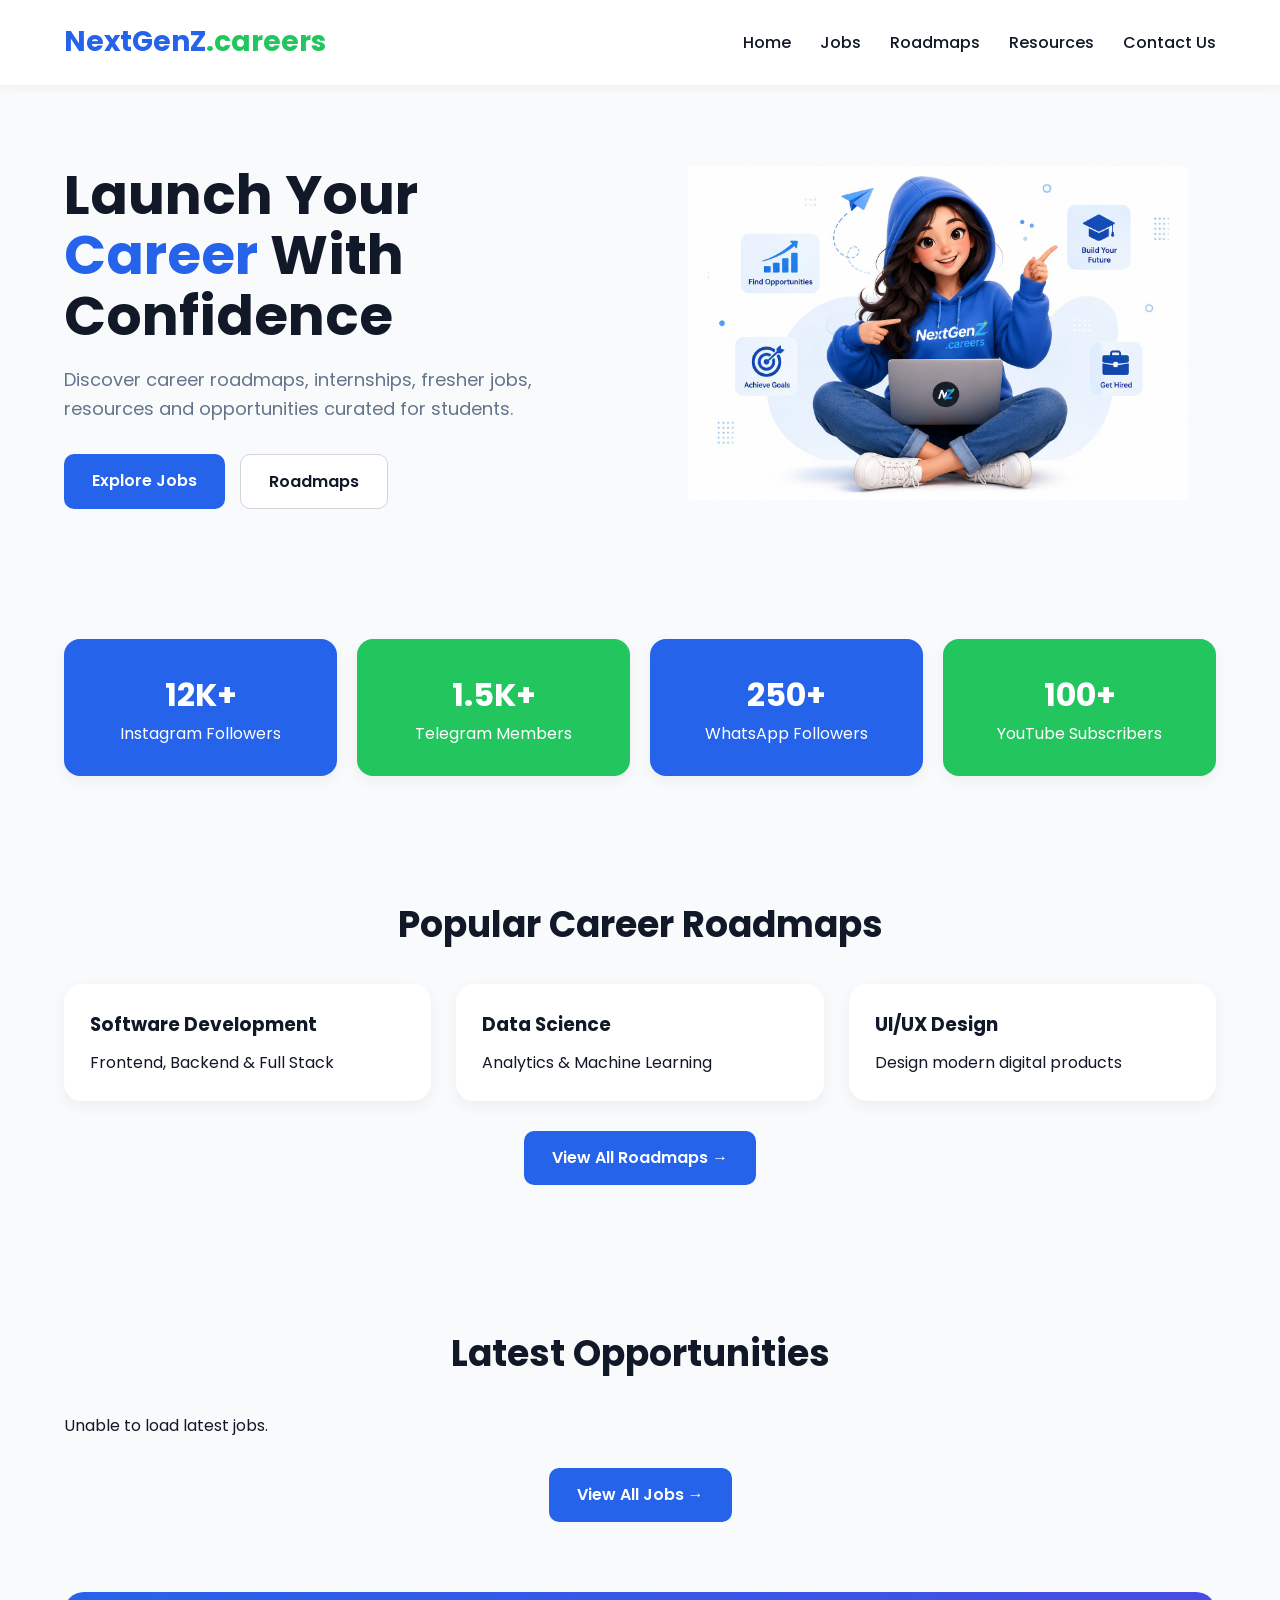
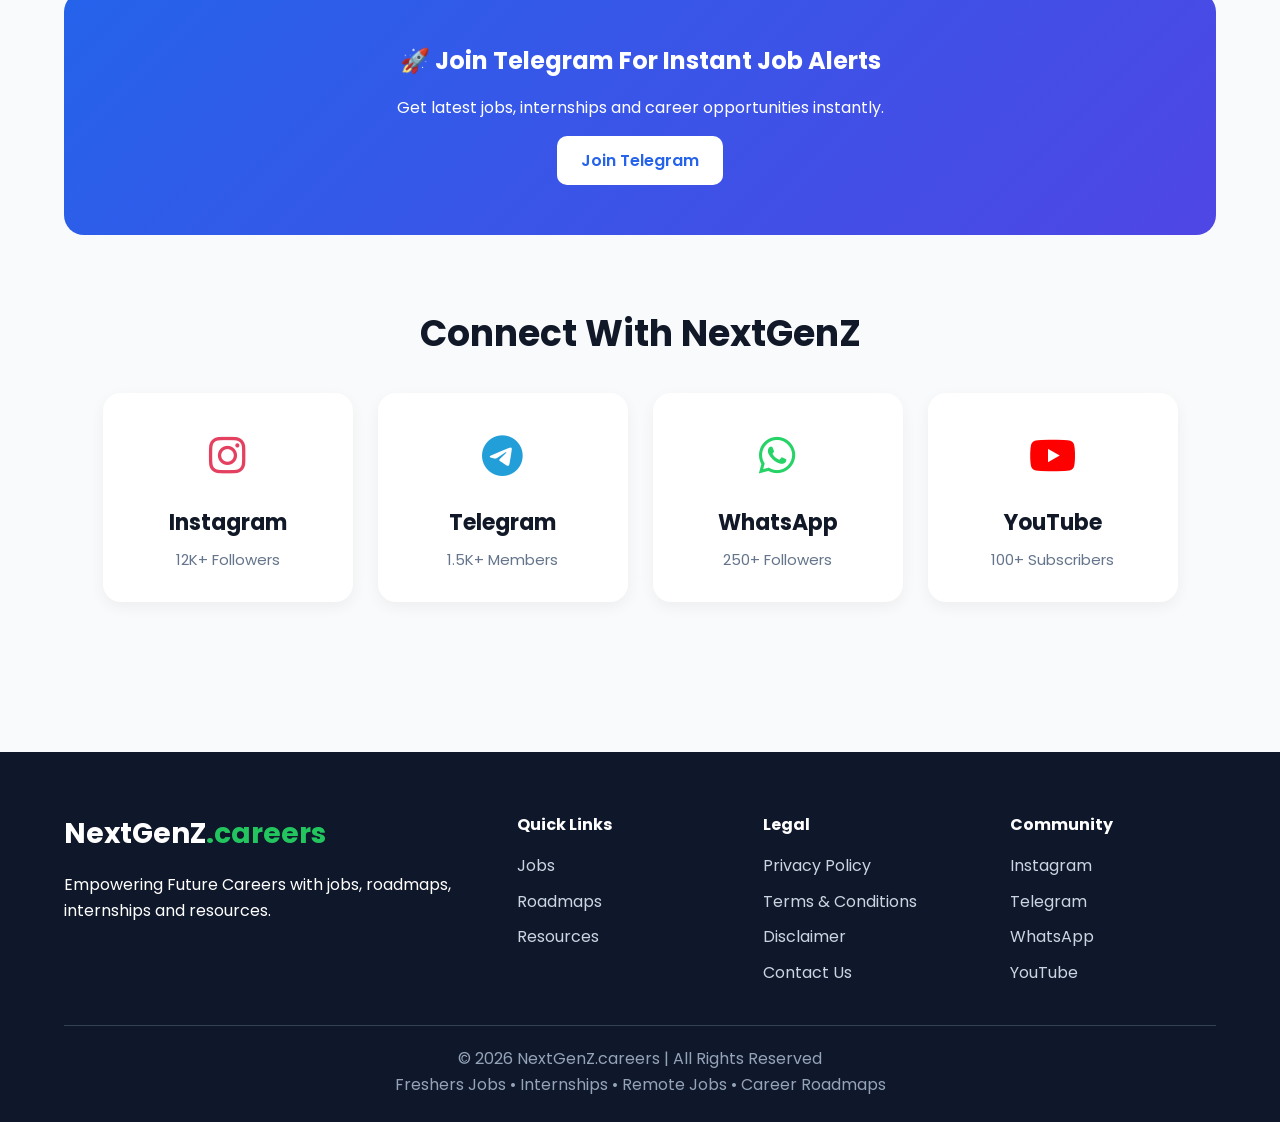
==== commit 7da15feb: "Update index.html" ====
--- a/index.html
+++ b/index.html
@@ -35,7 +35,7 @@
 <a href="jobs.html">Jobs</a>
 <a href="roadmaps.html">Roadmaps</a>
 <a href="resources.html">Resources</a>
-<a href="contact.html">Contact</a>
+<a href="contact.html">Contact Us</a>
 </div>
 
 </div>
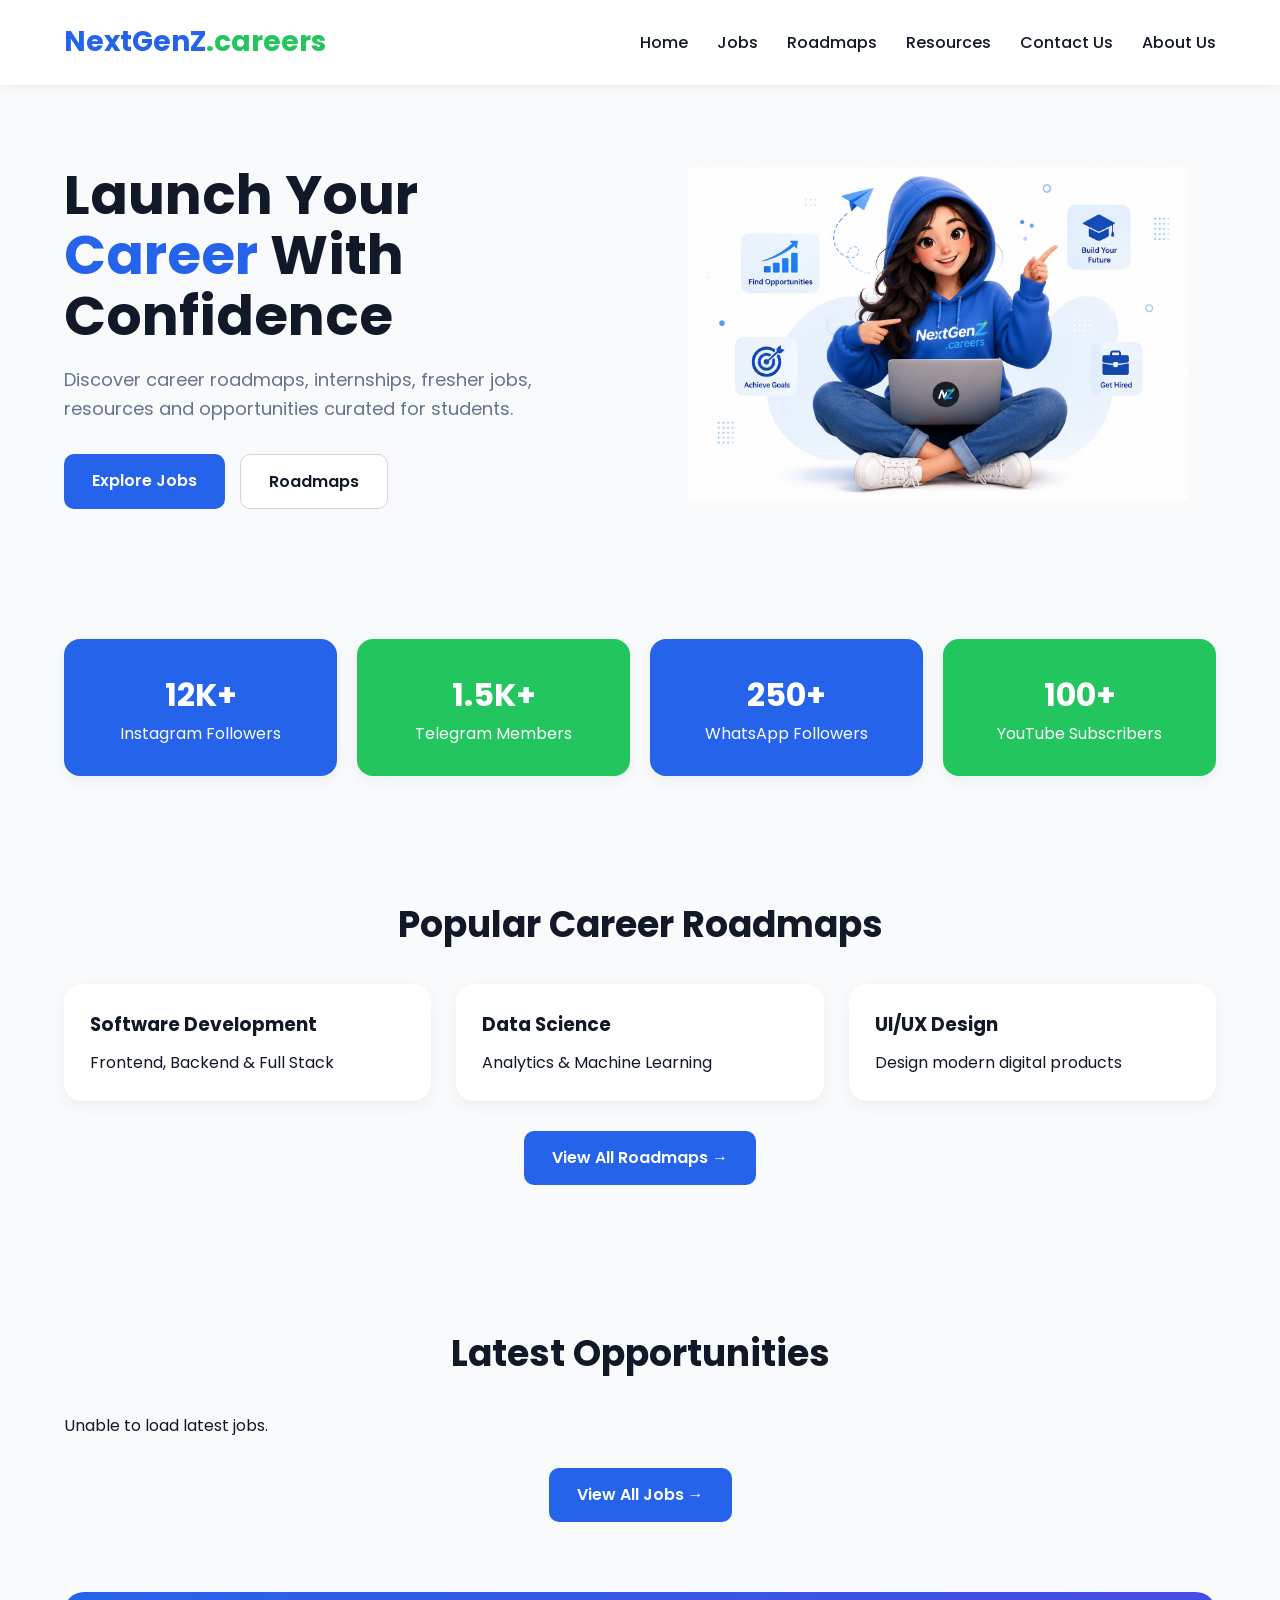
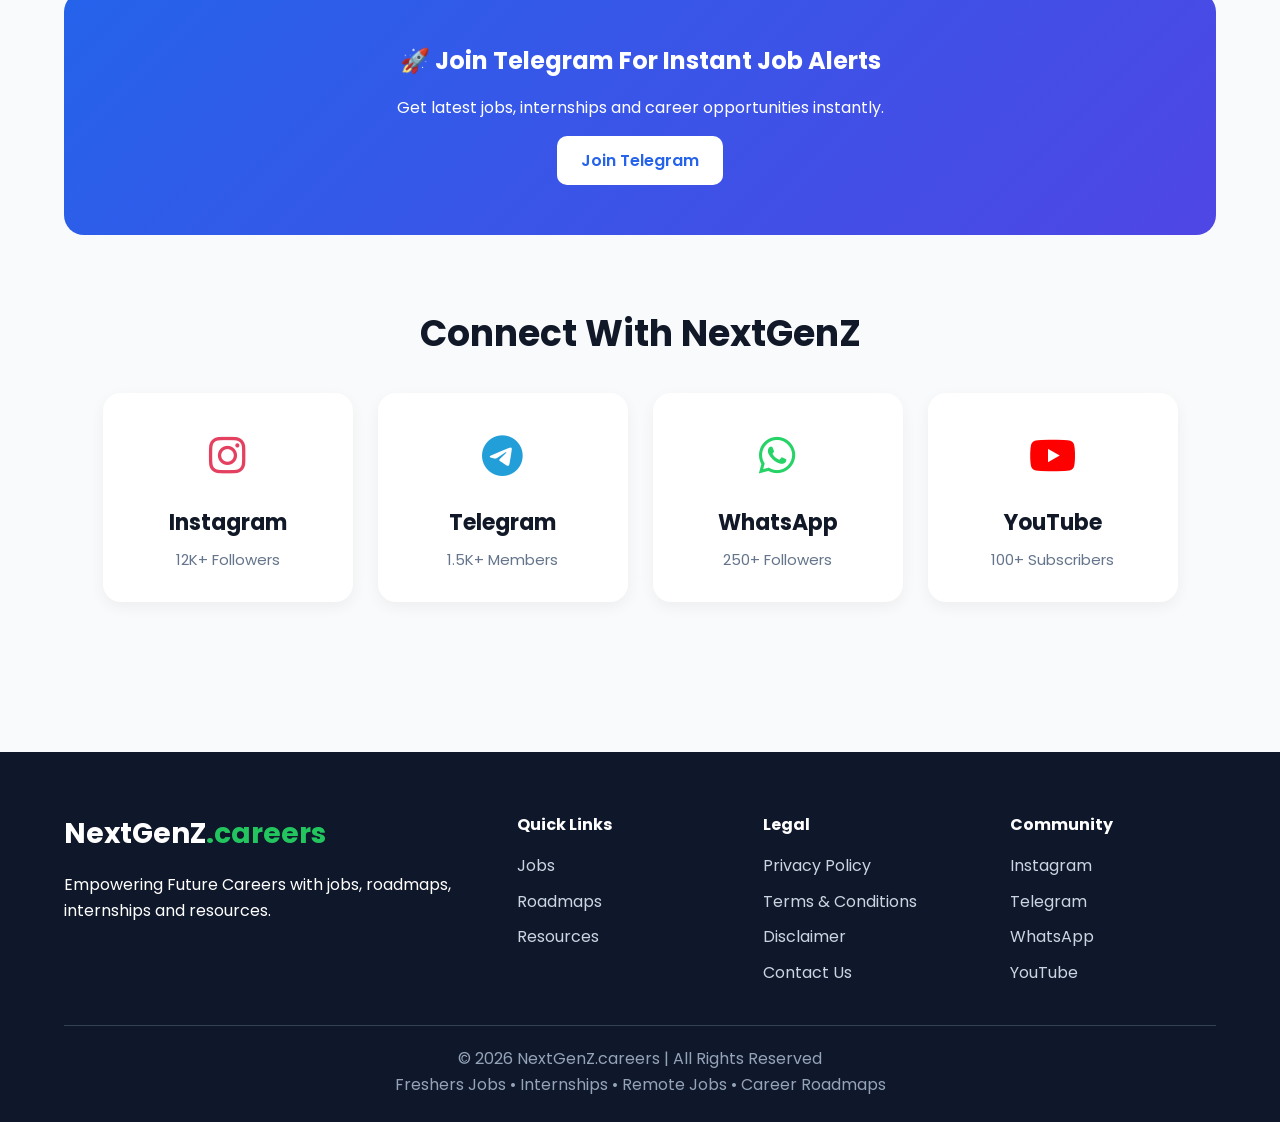
==== commit ba3dacf6: "Update index.html" ====
--- a/index.html
+++ b/index.html
@@ -36,6 +36,8 @@
 <a href="roadmaps.html">Roadmaps</a>
 <a href="resources.html">Resources</a>
 <a href="contact.html">Contact Us</a>
+<a href="aboutus.html">About Us</a>
+  
 </div>
 
 </div>
